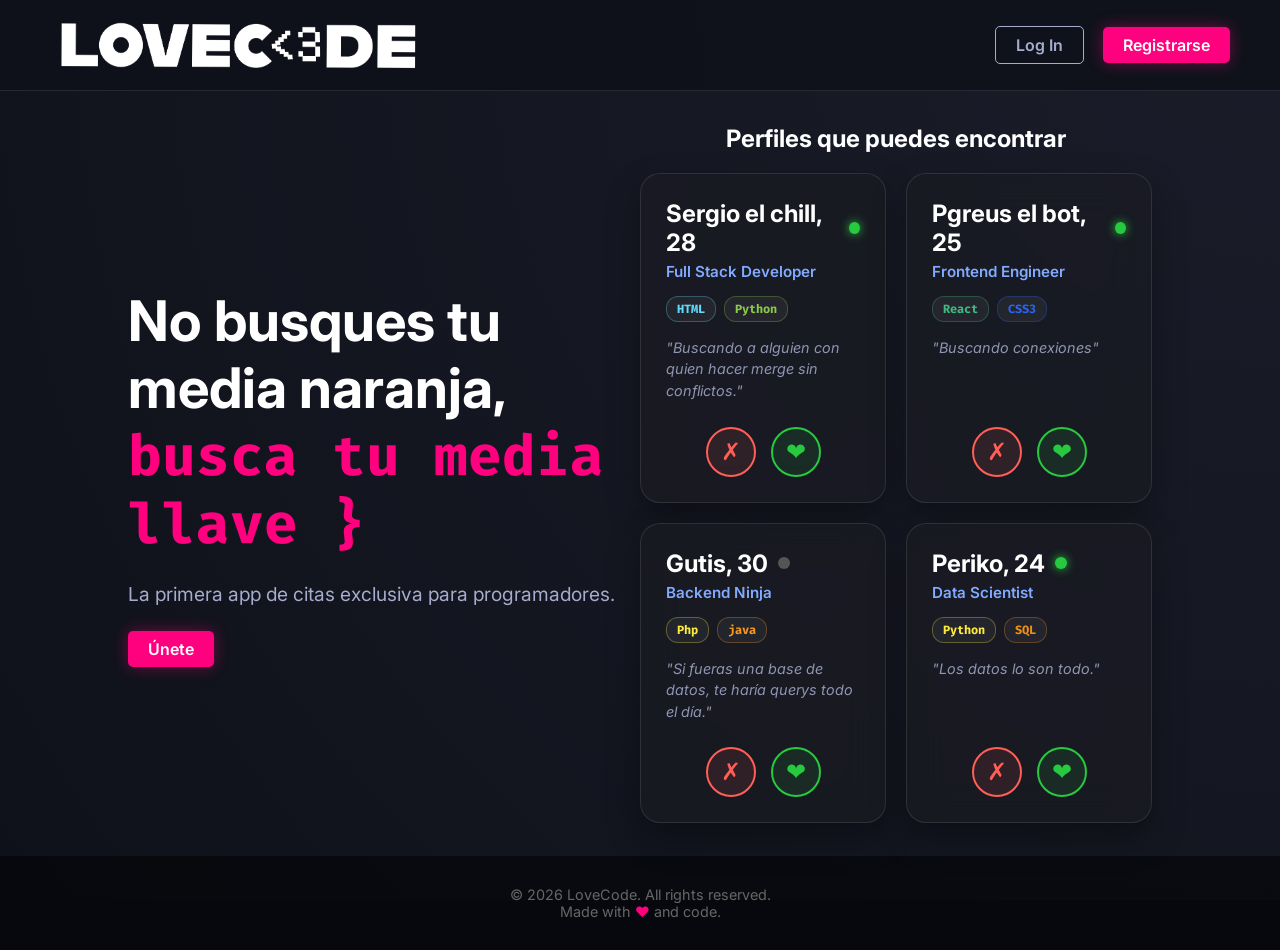
==== frontend/index.html @ de2a4c06 "Se actualiza index para ver perfiles" ====
<!DOCTYPE html>
<html lang="es">

<head>
    <meta charset="UTF-8">
    <meta name="viewport" content="width=device-width, initial-scale=1.0">
    <title>LoveCode | Encuentra a tu {</title>
    <link rel="stylesheet" href="index.css">
</head>

<body>
    <nav class="navbar">
        <div class="logo">
            <img src="logo_lovecode.png" alt="LoveCode Logo" class="logo-image">
        </div>
        <div class="nav-links">
            <a href="login.html" class="btn-outline">Log In</a>
            <a href="register.html" class="btn-solid">Registrarse</a>
        </div>
    </nav>

    <main class="hero">
        <div class="hero-content">
            <h1>No busques tu media naranja, <br><span class="highlight">busca tu media llave }</span></h1>
            <p>La primera app de citas exclusiva para programadores.</p>
            <div class="cta-buttons">
                <a href="register.html" class="btn-solid pulse">Únete</a>
            </div>
        </div>
        <div class="hero-image profiles-hero">
            <h2 class="profiles-hero-title">Perfiles que puedes encontrar</h2>
            <div class="profiles-grid">
                <div class="profile-card">
                    <div class="profile-info">
                        <h3>Sergio el chill, 28 <span class="status online"></span></h3>
                        <p class="role">Full Stack Developer</p>
                        <div class="tech-stack">
                            <span class="tech-tag react">HTML</span>
                            <span class="tech-tag node">Python</span>
                        </div>
                        <p class="bio">"Buscando a alguien con quien hacer merge sin conflictos."</p>
                    </div>
                    <div class="card-actions">
                        <button class="action-btn nope" aria-label="Rechazar">✗</button>
                        <button class="action-btn like" aria-label="Me gusta">❤</button>
                    </div>
                </div>

                <div class="profile-card">
                    <div class="profile-info">
                        <h3>Pgreus el bot, 25 <span class="status online"></span></h3>
                        <p class="role">Frontend Engineer</p>
                        <div class="tech-stack">
                            <span class="tech-tag vue">React</span>
                            <span class="tech-tag css">CSS3</span>
                        </div>
                        <p class="bio">"Buscando conexiones"</p>
                    </div>
                    <div class="card-actions">
                        <button class="action-btn nope" aria-label="Rechazar">✗</button>
                        <button class="action-btn like" aria-label="Me gusta">❤</button>
                    </div>
                </div>

                <div class="profile-card">
                    <div class="profile-info">
                        <h3>Gutis, 30 <span class="status offline"></span></h3>
                        <p class="role">Backend Ninja</p>
                        <div class="tech-stack">
                            <span class="tech-tag python">Php</span>
                            <span class="tech-tag java">java</span>
                        </div>
                        <p class="bio">"Si fueras una base de datos, te haría querys todo el día."</p>
                    </div>
                    <div class="card-actions">
                        <button class="action-btn nope" aria-label="Rechazar">✗</button>
                        <button class="action-btn like" aria-label="Me gusta">❤</button>
                    </div>
                </div>

                <div class="profile-card">
                    <div class="profile-info">
                        <h3>Periko, 24 <span class="status online"></span></h3>
                        <p class="role">Data Scientist</p>
                        <div class="tech-stack">
                            <span class="tech-tag python">Python</span>
                            <span class="tech-tag sql">SQL</span>
                        </div>
                        <p class="bio">"Los datos lo son todo."</p>
                    </div>
                    <div class="card-actions">
                        <button class="action-btn nope" aria-label="Rechazar">✗</button>
                        <button class="action-btn like" aria-label="Me gusta">❤</button>
                    </div>
                </div>
            </div>
        </div>
    </main>

    <footer class="footer">
        <p>&copy; 2026 LoveCode. All rights reserved. <br> Made with <span class="heart">❤</span> and code.</p>
    </footer>
</body>

</html>
---- frontend/index.css ----
@import url('https://fonts.googleapis.com/css2?family=Fira+Code:wght@400;700&family=Inter:wght@400;700&display=swap');

:root {
    --bg-color: #0f111a;
    --text-color: #a6accd;
    --primary: #ff007f;
    --primary-hover: #e60073;
    --secondary: #82aaff;
    --code-bg: #1a1c23;
}

* { margin: 0; padding: 0; box-sizing: border-box; }

body {
    background: radial-gradient(circle at top right, #1a1c29, var(--bg-color)),
                radial-gradient(circle at bottom left, #2a1122, var(--bg-color));
    background-color: var(--bg-color);
    background-attachment: fixed;
    color: var(--text-color);
    font-family: 'Inter', sans-serif;
    min-height: 100vh;
    display: flex;
    flex-direction: column;
}

/* Navbar y Logo */
.navbar {
    display: flex;
    justify-content: space-between;
    align-items: center;
    padding: 20px 50px;
    background: rgba(15, 17, 26, 0.9);
    border-bottom: 1px solid rgba(255, 255, 255, 0.1);
}

.navbar .logo {
    display: flex;
    align-items: center;
}

.logo-image {
    height: 50px; /* Ajusta este valor si lo quieres más grande o pequeño */
    width: auto;
    filter: invert(1); /* Pone el logo blanco para que resalte en el fondo oscuro */
}

a { text-decoration: none; font-weight: 600; }

.btn-outline {
    color: var(--text-color);
    border: 1px solid var(--text-color);
    padding: 8px 20px;
    border-radius: 5px;
    margin-right: 15px;
    transition: 0.3s;
}

.btn-outline:hover { background: rgba(255, 255, 255, 0.1); }

.btn-solid {
    background-color: var(--primary);
    color: white;
    padding: 8px 20px;
    border-radius: 5px;
    transition: 0.3s;
    box-shadow: 0 0 15px rgba(255, 0, 127, 0.4);
}

.btn-solid:hover { background-color: var(--primary-hover); transform: translateY(-2px); }

/* Hero Section */
.hero {
    display: flex;
    flex: 1;
    align-items: center;
    justify-content: space-between;
    padding: 0 10%;
    min-height: 85vh;
}

.hero-content { max-width: 50%; }

.hero-content h1 {
    font-size: 3.5rem;
    color: white;
    margin-bottom: 20px;
    line-height: 1.2;
}

.highlight { color: var(--primary); font-family: 'Fira Code', monospace; }

.hero-content p {
    font-size: 1.2rem;
    margin-bottom: 30px;
    line-height: 1.6;
}

/* Profiles Hero Section */
.profiles-hero {
    width: 50%;
    display: flex;
    flex-direction: column;
    align-items: flex-end;
}

.profiles-hero-title {
    color: white;
    font-size: 1.5rem;
    margin-bottom: 20px;
    width: 100%;
    max-width: 600px;
    text-align: center;
    font-weight: 700;
}

.profiles-grid {
    display: grid;
    grid-template-columns: repeat(2, 1fr);
    gap: 20px;
    width: 100%;
    max-width: 600px;
}

/* Card Design (Glassmorphism) */
.profile-card {
    background: rgba(26, 28, 35, 0.7);
    backdrop-filter: blur(20px);
    -webkit-backdrop-filter: blur(20px);
    border: 1px solid rgba(255, 255, 255, 0.1);
    border-radius: 20px;
    overflow: hidden;
    transition: all 0.4s cubic-bezier(0.175, 0.885, 0.32, 1.275);
    box-shadow: 0 15px 35px rgba(0,0,0,0.3);
    display: flex;
    flex-direction: column;
}

.profile-card:hover {
    transform: translateY(-10px) scale(1.02);
    box-shadow: 0 25px 50px rgba(255, 0, 127, 0.15);
    border-color: rgba(255, 0, 127, 0.3);
}
.profile-info {
    padding: 25px;
    flex-grow: 1;
}

.profile-info h3 {
    color: white;
    font-size: 1.5rem;
    margin-bottom: 5px;
    display: flex;
    align-items: center;
    gap: 10px;
}

.status {
    width: 12px;
    height: 12px;
    border-radius: 50%;
    display: inline-block;
}

.status.online { background: #27c93f; box-shadow: 0 0 10px #27c93f; }
.status.offline { background: #555; }

.role {
    color: var(--secondary);
    font-size: 0.95rem;
    margin-bottom: 15px;
    font-weight: 600;
}

.tech-stack {
    display: flex;
    gap: 8px;
    margin-bottom: 15px;
    flex-wrap: wrap;
}

.tech-tag {
    font-size: 0.75rem;
    padding: 4px 10px;
    border-radius: 12px;
    background: rgba(255,255,255,0.05);
    border: 1px solid rgba(255,255,255,0.1);
    font-family: 'Fira Code', monospace;
    font-weight: 700;
}

.tech-tag.react { color: #61dafb; border-color: rgba(97,218,251,0.3); }
.tech-tag.node { color: #8cc84b; border-color: rgba(140,200,75,0.3); }
.tech-tag.vue { color: #42b883; border-color: rgba(66,184,131,0.3); }
.tech-tag.css { color: #2965f1; border-color: rgba(41,101,241,0.3); }
.tech-tag.python { color: #ffeb3b; border-color: rgba(255,235,59,0.3); }
.tech-tag.java { color: #f89820; border-color: rgba(248,152,32,0.3); }
.tech-tag.sql { color: #f29111; border-color: rgba(242,145,17,0.3); }

.bio {
    font-size: 0.9rem;
    line-height: 1.5;
    color: #8f95b2;
    font-style: italic;
}

/* Card Actions */
.card-actions {
    display: flex;
    padding: 0 25px 25px;
    gap: 15px;
    justify-content: center;
}

.action-btn {
    width: 50px;
    height: 50px;
    border-radius: 50%;
    border: none;
    font-size: 1.5rem;
    cursor: pointer;
    transition: 0.3s;
    display: flex;
    align-items: center;
    justify-content: center;
}

.action-btn.nope {
    background: rgba(255, 95, 86, 0.1);
    color: #ff5f56;
    border: 2px solid #ff5f56;
}

.action-btn.nope:hover {
    background: #ff5f56;
    color: white;
    box-shadow: 0 0 20px rgba(255, 95, 86, 0.4);
    transform: scale(1.1);
}

.action-btn.like {
    background: rgba(39, 201, 63, 0.1);
    color: #27c93f;
    border: 2px solid #27c93f;
}

.action-btn.like:hover {
    background: #27c93f;
    color: white;
    box-shadow: 0 0 20px rgba(39, 201, 63, 0.4);
    transform: scale(1.1);
}

/* Footer */
.footer {
    text-align: center;
    padding: 30px;
    background: rgba(0, 0, 0, 0.5);
    color: #666;
    font-size: 0.9rem;
    margin-top: auto;
}

.heart {
    color: var(--primary);
    display: inline-block;
    animation: pulseHeart 1.5s infinite;
}

@keyframes pulseHeart {
    0% { transform: scale(1); }
    50% { transform: scale(1.2); }
    100% { transform: scale(1); }
}
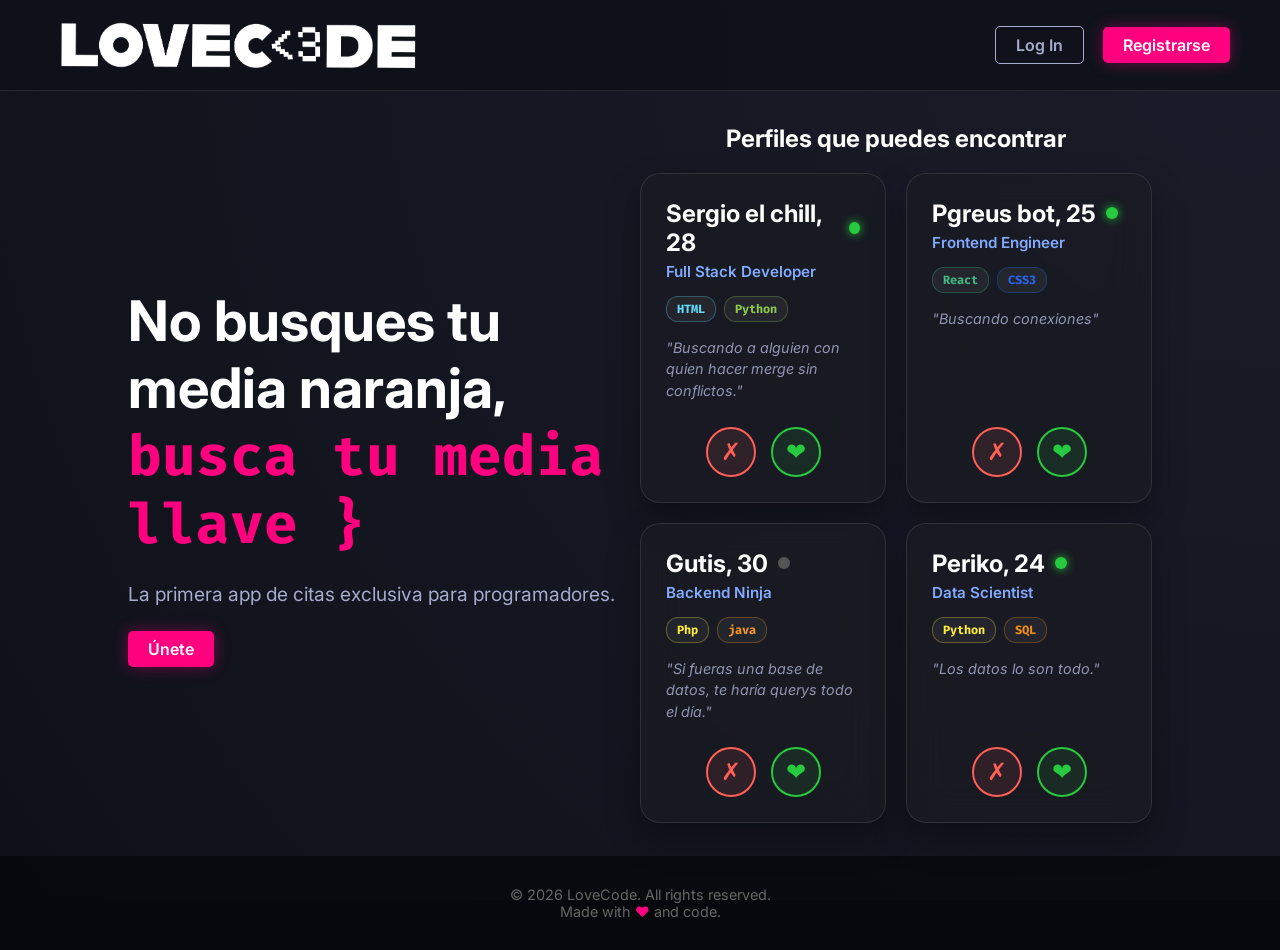
==== commit 1a185ce4: "Actualizacion campos para que funcione" ====
--- a/frontend/index.html
+++ b/frontend/index.html
@@ -48,7 +48,7 @@
 
                 <div class="profile-card">
                     <div class="profile-info">
-                        <h3>Pgreus el bot, 25 <span class="status online"></span></h3>
+                        <h3>Pgreus bot, 25 <span class="status online"></span></h3>
                         <p class="role">Frontend Engineer</p>
                         <div class="tech-stack">
                             <span class="tech-tag vue">React</span>
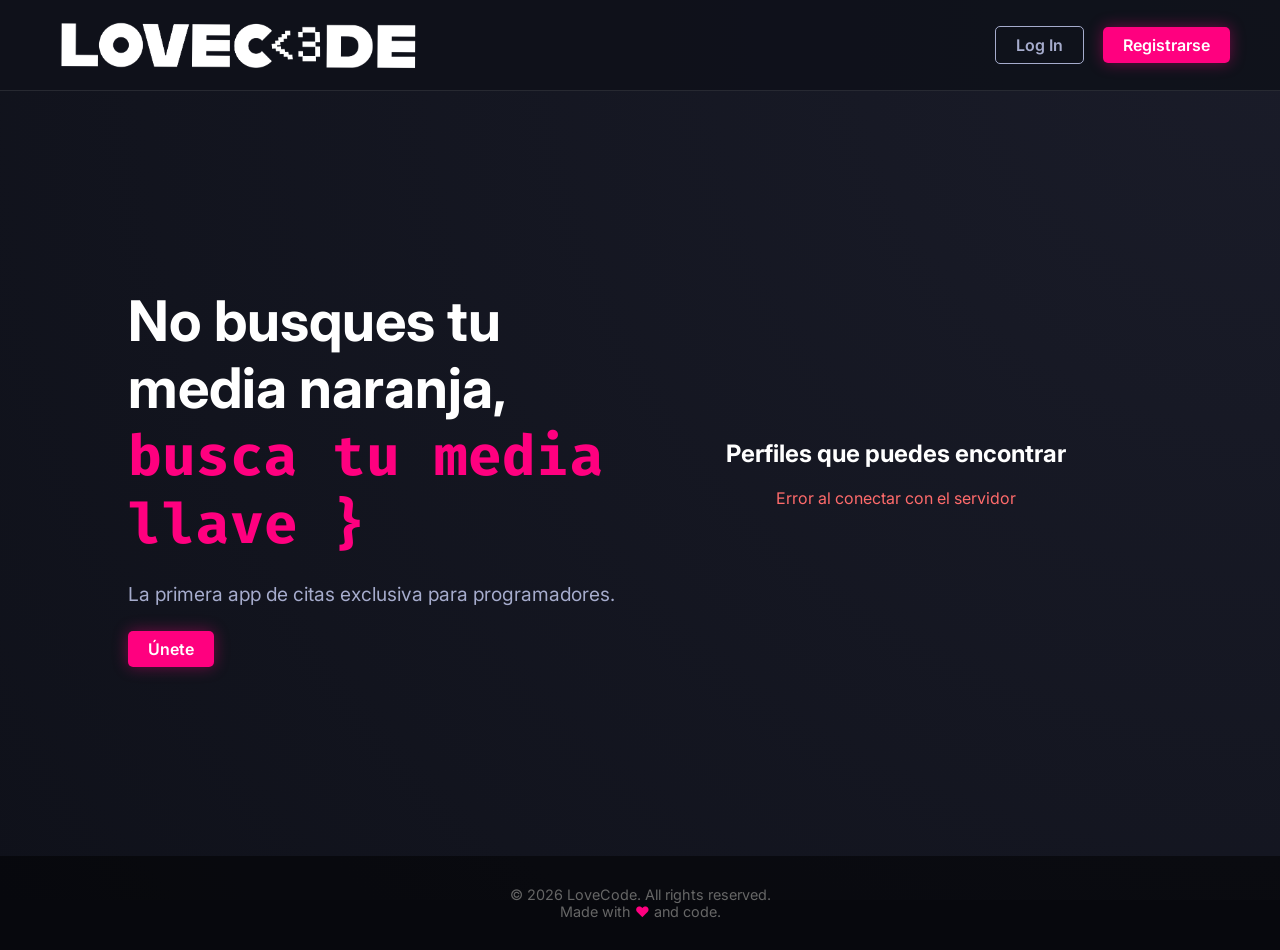
==== commit 761322ff: "Se muestran 6 perfiles reales de la bbdd y se crea dashboard para que se vean todos una vez logueado" ====
--- a/frontend/index.html
+++ b/frontend/index.html
@@ -29,72 +29,58 @@
         </div>
         <div class="hero-image profiles-hero">
             <h2 class="profiles-hero-title">Perfiles que puedes encontrar</h2>
-            <div class="profiles-grid">
-                <div class="profile-card">
-                    <div class="profile-info">
-                        <h3>Sergio el chill, 28 <span class="status online"></span></h3>
-                        <p class="role">Full Stack Developer</p>
-                        <div class="tech-stack">
-                            <span class="tech-tag react">HTML</span>
-                            <span class="tech-tag node">Python</span>
-                        </div>
-                        <p class="bio">"Buscando a alguien con quien hacer merge sin conflictos."</p>
-                    </div>
-                    <div class="card-actions">
-                        <button class="action-btn nope" aria-label="Rechazar">✗</button>
-                        <button class="action-btn like" aria-label="Me gusta">❤</button>
-                    </div>
-                </div>
-
-                <div class="profile-card">
-                    <div class="profile-info">
-                        <h3>Pgreus bot, 25 <span class="status online"></span></h3>
-                        <p class="role">Frontend Engineer</p>
-                        <div class="tech-stack">
-                            <span class="tech-tag vue">React</span>
-                            <span class="tech-tag css">CSS3</span>
-                        </div>
-                        <p class="bio">"Buscando conexiones"</p>
-                    </div>
-                    <div class="card-actions">
-                        <button class="action-btn nope" aria-label="Rechazar">✗</button>
-                        <button class="action-btn like" aria-label="Me gusta">❤</button>
-                    </div>
-                </div>
-
-                <div class="profile-card">
-                    <div class="profile-info">
-                        <h3>Gutis, 30 <span class="status offline"></span></h3>
-                        <p class="role">Backend Ninja</p>
-                        <div class="tech-stack">
-                            <span class="tech-tag python">Php</span>
-                            <span class="tech-tag java">java</span>
-                        </div>
-                        <p class="bio">"Si fueras una base de datos, te haría querys todo el día."</p>
-                    </div>
-                    <div class="card-actions">
-                        <button class="action-btn nope" aria-label="Rechazar">✗</button>
-                        <button class="action-btn like" aria-label="Me gusta">❤</button>
-                    </div>
-                </div>
-
-                <div class="profile-card">
-                    <div class="profile-info">
-                        <h3>Periko, 24 <span class="status online"></span></h3>
-                        <p class="role">Data Scientist</p>
-                        <div class="tech-stack">
-                            <span class="tech-tag python">Python</span>
-                            <span class="tech-tag sql">SQL</span>
-                        </div>
-                        <p class="bio">"Los datos lo son todo."</p>
-                    </div>
-                    <div class="card-actions">
-                        <button class="action-btn nope" aria-label="Rechazar">✗</button>
-                        <button class="action-btn like" aria-label="Me gusta">❤</button>
-                    </div>
-                </div>
+            <div class="profiles-grid" id="profiles-grid">
+                <!-- Los perfiles se cargan dinámicamente desde la BD -->
+                <p style="color: #aaa; text-align: center; grid-column: 1/-1;">Cargando perfiles...</p>
             </div>
         </div>
+
+    <script>
+        const API_URL = "http://localhost:8080/api/usuarios";
+
+        async function cargarPerfiles() {
+            const grid = document.getElementById('profiles-grid');
+
+            try {
+                const res = await fetch(API_URL);
+                const usuarios = await res.json();
+
+                if (usuarios.length === 0) {
+                    grid.innerHTML = '<p style="color: #aaa; text-align: center; grid-column: 1/-1;">No hay perfiles registrados aún. ¡Sé el primero!</p>';
+                    return;
+                }
+
+                grid.innerHTML = '';
+
+                // Mostrar solo los primeros 6 usuarios en la página pública
+                const usuariosPreview = usuarios.slice(0, 6);
+
+                usuariosPreview.forEach(u => {
+                    const card = document.createElement('div');
+                    card.className = 'profile-card';
+                    card.innerHTML = `
+                        <div class="profile-info">
+                            <h3>${u.nombre} <span class="status online"></span></h3>
+                            <p class="role">📍 ${u.ciudad || 'Sin ciudad'}</p>
+                            <p class="bio">"${u.descripcion || 'Sin descripción'}"</p>
+                        </div>
+                        <div class="card-actions">
+                            <button class="action-btn nope" aria-label="Rechazar">✗</button>
+                            <button class="action-btn like" aria-label="Me gusta">❤</button>
+                        </div>
+                    `;
+                    grid.appendChild(card);
+                });
+
+            } catch (error) {
+                console.error("Error cargando perfiles:", error);
+                grid.innerHTML = '<p style="color: #ff6b6b; text-align: center; grid-column: 1/-1;">Error al conectar con el servidor</p>';
+            }
+        }
+
+        // Cargar perfiles al abrir la página
+        cargarPerfiles();
+    </script>
     </main>
 
     <footer class="footer">
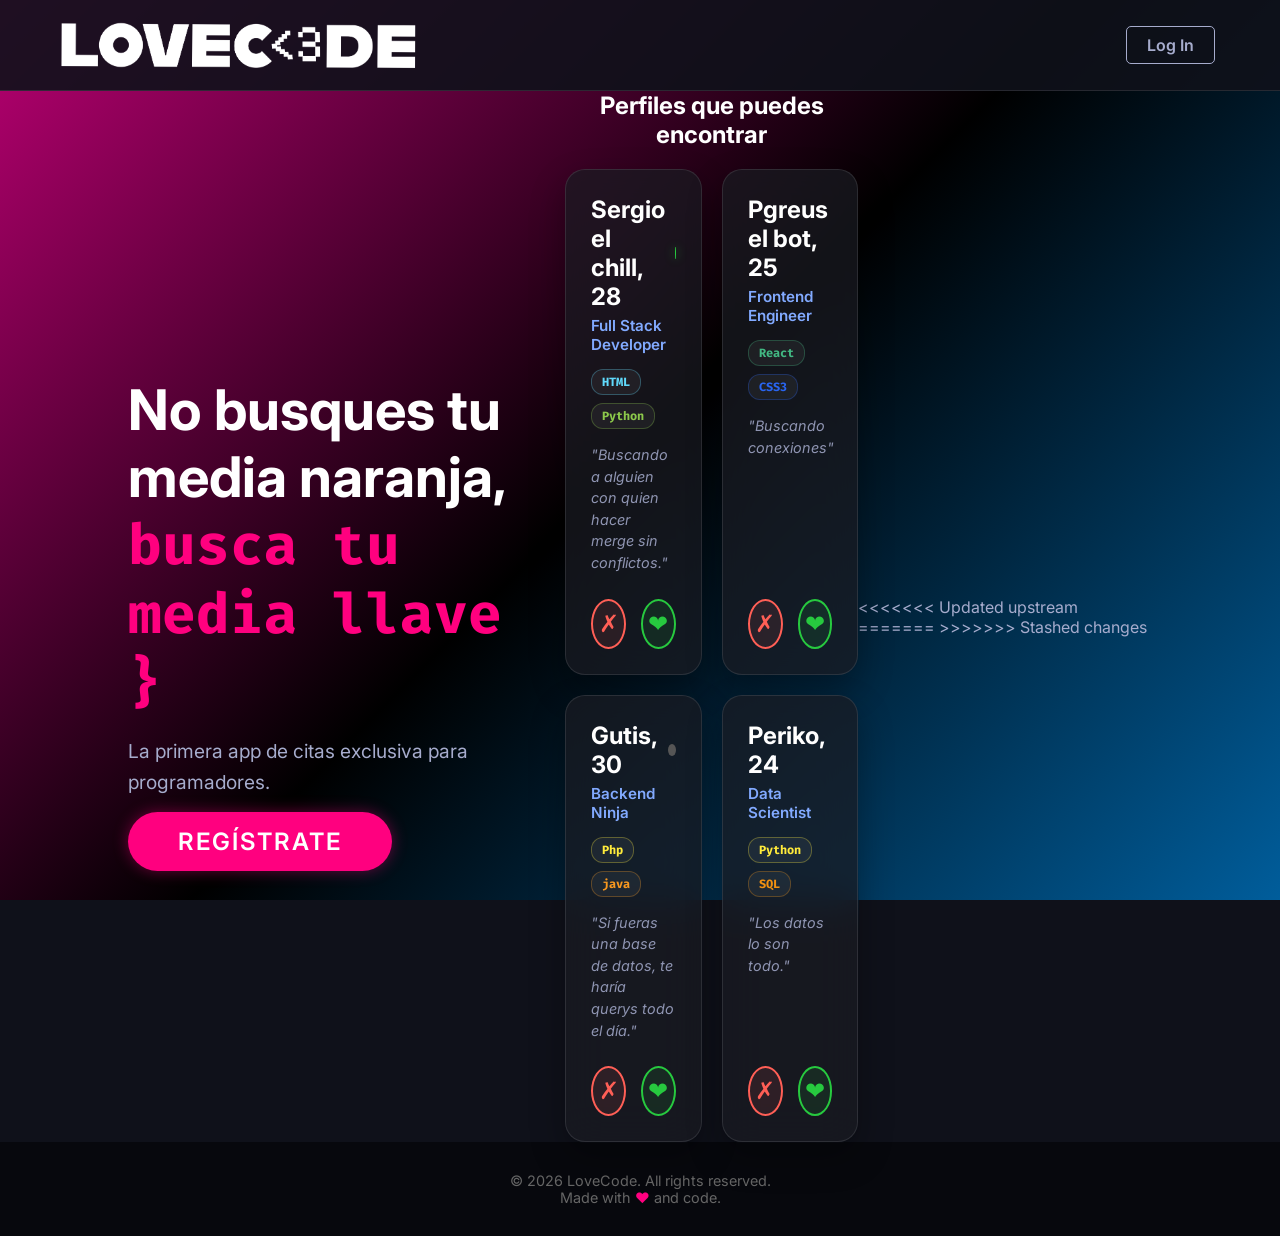
==== commit aaba56f4: "ajustes front" ====
--- a/frontend/index.html
+++ b/frontend/index.html
@@ -15,7 +15,6 @@
         </div>
         <div class="nav-links">
             <a href="login.html" class="btn-outline">Log In</a>
-            <a href="register.html" class="btn-solid">Registrarse</a>
         </div>
     </nav>
 
@@ -24,19 +23,92 @@
             <h1>No busques tu media naranja, <br><span class="highlight">busca tu media llave }</span></h1>
             <p>La primera app de citas exclusiva para programadores.</p>
             <div class="cta-buttons">
-                <a href="register.html" class="btn-solid pulse">Únete</a>
+                <a href="register.html" class="btn-solid btn-large pulse">REGÍSTRATE</a>
             </div>
         </div>
         <div class="hero-image profiles-hero">
             <h2 class="profiles-hero-title">Perfiles que puedes encontrar</h2>
-            <div class="profiles-grid" id="profiles-grid">
-                <!-- Los perfiles se cargan dinámicamente desde la BD -->
-                <p style="color: #aaa; text-align: center; grid-column: 1/-1;">Cargando perfiles...</p>
+            <div class="profiles-grid">
+                <div class="profile-card">
+                    <div class="profile-info">
+                        <h3>Sergio el chill, 28 <span class="status online"></span></h3>
+                        <p class="role">Full Stack Developer</p>
+                        <div class="tech-stack">
+                            <span class="tech-tag react">HTML</span>
+                            <span class="tech-tag node">Python</span>
+                        </div>
+                        <p class="bio">"Buscando a alguien con quien hacer merge sin conflictos."</p>
+                    </div>
+                    <div class="card-actions">
+                        <button class="action-btn nope" aria-label="Rechazar">✗</button>
+                        <button class="action-btn like" aria-label="Me gusta">❤</button>
+                    </div>
+                </div>
+
+                <div class="profile-card">
+                    <div class="profile-info">
+                        <h3>Pgreus el bot, 25 <span class="status online"></span></h3>
+                        <p class="role">Frontend Engineer</p>
+                        <div class="tech-stack">
+                            <span class="tech-tag vue">React</span>
+                            <span class="tech-tag css">CSS3</span>
+                        </div>
+                        <p class="bio">"Buscando conexiones"</p>
+                    </div>
+                    <div class="card-actions">
+                        <button class="action-btn nope" aria-label="Rechazar">✗</button>
+                        <button class="action-btn like" aria-label="Me gusta">❤</button>
+                    </div>
+                </div>
+
+                <div class="profile-card">
+                    <div class="profile-info">
+                        <h3>Gutis, 30 <span class="status offline"></span></h3>
+                        <p class="role">Backend Ninja</p>
+                        <div class="tech-stack">
+                            <span class="tech-tag python">Php</span>
+                            <span class="tech-tag java">java</span>
+                        </div>
+                        <p class="bio">"Si fueras una base de datos, te haría querys todo el día."</p>
+                    </div>
+                    <div class="card-actions">
+                        <button class="action-btn nope" aria-label="Rechazar">✗</button>
+                        <button class="action-btn like" aria-label="Me gusta">❤</button>
+                    </div>
+                </div>
+
+                <div class="profile-card">
+                    <div class="profile-info">
+                        <h3>Periko, 24 <span class="status online"></span></h3>
+                        <p class="role">Data Scientist</p>
+                        <div class="tech-stack">
+                            <span class="tech-tag python">Python</span>
+                            <span class="tech-tag sql">SQL</span>
+                        </div>
+                        <p class="bio">"Los datos lo son todo."</p>
+                    </div>
+                    <div class="card-actions">
+                        <button class="action-btn nope" aria-label="Rechazar">✗</button>
+                        <button class="action-btn like" aria-label="Me gusta">❤</button>
+                    </div>
+                </div>
             </div>
         </div>
+<<<<<<< Updated upstream
+=======
 
     <script>
         const API_URL = "http://localhost:8080/api/usuarios";
+
+        const techColors = {
+            'Java':       'java',
+            'HTML':       'html',
+            'CSS':        'css',
+            'JavaScript': 'javascript',
+            'SQL':        'sql',
+            'Python':     'python',
+            'XML':        'xml'
+        };
 
         async function cargarPerfiles() {
             const grid = document.getElementById('profiles-grid');
@@ -58,10 +130,23 @@
                 usuariosPreview.forEach(u => {
                     const card = document.createElement('div');
                     card.className = 'profile-card';
+
+                    // Generar tags de tecnologías
+                    let techHTML = '';
+                    if (u.tecnologias && u.tecnologias.length > 0) {
+                        techHTML = '<div class="tech-stack">';
+                        u.tecnologias.forEach(t => {
+                            const cls = techColors[t.nombre] || '';
+                            techHTML += `<span class="tech-tag ${cls}">${t.nombre}</span>`;
+                        });
+                        techHTML += '</div>';
+                    }
+
                     card.innerHTML = `
                         <div class="profile-info">
                             <h3>${u.nombre} <span class="status online"></span></h3>
                             <p class="role">📍 ${u.ciudad || 'Sin ciudad'}</p>
+                            ${techHTML}
                             <p class="bio">"${u.descripcion || 'Sin descripción'}"</p>
                         </div>
                         <div class="card-actions">
@@ -81,6 +166,7 @@
         // Cargar perfiles al abrir la página
         cargarPerfiles();
     </script>
+>>>>>>> Stashed changes
     </main>
 
     <footer class="footer">
--- a/frontend/index.css
+++ b/frontend/index.css
@@ -9,11 +9,14 @@
     --code-bg: #1a1c23;
 }
 
-* { margin: 0; padding: 0; box-sizing: border-box; }
+* {
+    margin: 0;
+    padding: 0;
+    box-sizing: border-box;
+}
 
 body {
-    background: radial-gradient(circle at top right, #1a1c29, var(--bg-color)),
-                radial-gradient(circle at bottom left, #2a1122, var(--bg-color));
+    background: linear-gradient(135deg, #b90072 0%, #000000 50%, #005d9b 100%);
     background-color: var(--bg-color);
     background-attachment: fixed;
     color: var(--text-color);
@@ -39,12 +42,17 @@
 }
 
 .logo-image {
-    height: 50px; /* Ajusta este valor si lo quieres más grande o pequeño */
+    height: 50px;
+    /* Ajusta este valor si lo quieres más grande o pequeño */
     width: auto;
-    filter: invert(1); /* Pone el logo blanco para que resalte en el fondo oscuro */
-}
-
-a { text-decoration: none; font-weight: 600; }
+    filter: invert(1);
+    /* Pone el logo blanco para que resalte en el fondo oscuro */
+}
+
+a {
+    text-decoration: none;
+    font-weight: 600;
+}
 
 .btn-outline {
     color: var(--text-color);
@@ -55,7 +63,9 @@
     transition: 0.3s;
 }
 
-.btn-outline:hover { background: rgba(255, 255, 255, 0.1); }
+.btn-outline:hover {
+    background: rgba(255, 255, 255, 0.1);
+}
 
 .btn-solid {
     background-color: var(--primary);
@@ -66,7 +76,25 @@
     box-shadow: 0 0 15px rgba(255, 0, 127, 0.4);
 }
 
-.btn-solid:hover { background-color: var(--primary-hover); transform: translateY(-2px); }
+.btn-solid:hover {
+    background-color: var(--primary-hover);
+    transform: translateY(-2px);
+}
+
+.btn-large {
+    padding: 15px 50px;
+    font-size: 1.5rem;
+    border-radius: 50px;
+    background-color: var(--primary);
+    text-transform: uppercase;
+    letter-spacing: 2px;
+    color: white;
+}
+
+.btn-large:hover {
+    transform: translateY(-5px) scale(1.05);
+    background-color: var(--primary-hover);
+}
 
 /* Hero Section */
 .hero {
@@ -78,7 +106,9 @@
     min-height: 85vh;
 }
 
-.hero-content { max-width: 50%; }
+.hero-content {
+    max-width: 50%;
+}
 
 .hero-content h1 {
     font-size: 3.5rem;
@@ -87,7 +117,10 @@
     line-height: 1.2;
 }
 
-.highlight { color: var(--primary); font-family: 'Fira Code', monospace; }
+.highlight {
+    color: var(--primary);
+    font-family: 'Fira Code', monospace;
+}
 
 .hero-content p {
     font-size: 1.2rem;
@@ -130,7 +163,7 @@
     border-radius: 20px;
     overflow: hidden;
     transition: all 0.4s cubic-bezier(0.175, 0.885, 0.32, 1.275);
-    box-shadow: 0 15px 35px rgba(0,0,0,0.3);
+    box-shadow: 0 15px 35px rgba(0, 0, 0, 0.3);
     display: flex;
     flex-direction: column;
 }
@@ -140,6 +173,7 @@
     box-shadow: 0 25px 50px rgba(255, 0, 127, 0.15);
     border-color: rgba(255, 0, 127, 0.3);
 }
+
 .profile-info {
     padding: 25px;
     flex-grow: 1;
@@ -161,8 +195,14 @@
     display: inline-block;
 }
 
-.status.online { background: #27c93f; box-shadow: 0 0 10px #27c93f; }
-.status.offline { background: #555; }
+.status.online {
+    background: #27c93f;
+    box-shadow: 0 0 10px #27c93f;
+}
+
+.status.offline {
+    background: #555;
+}
 
 .role {
     color: var(--secondary);
@@ -182,19 +222,46 @@
     font-size: 0.75rem;
     padding: 4px 10px;
     border-radius: 12px;
-    background: rgba(255,255,255,0.05);
-    border: 1px solid rgba(255,255,255,0.1);
+    background: rgba(255, 255, 255, 0.05);
+    border: 1px solid rgba(255, 255, 255, 0.1);
     font-family: 'Fira Code', monospace;
     font-weight: 700;
 }
 
-.tech-tag.react { color: #61dafb; border-color: rgba(97,218,251,0.3); }
-.tech-tag.node { color: #8cc84b; border-color: rgba(140,200,75,0.3); }
-.tech-tag.vue { color: #42b883; border-color: rgba(66,184,131,0.3); }
-.tech-tag.css { color: #2965f1; border-color: rgba(41,101,241,0.3); }
-.tech-tag.python { color: #ffeb3b; border-color: rgba(255,235,59,0.3); }
-.tech-tag.java { color: #f89820; border-color: rgba(248,152,32,0.3); }
-.tech-tag.sql { color: #f29111; border-color: rgba(242,145,17,0.3); }
+.tech-tag.react {
+    color: #61dafb;
+    border-color: rgba(97, 218, 251, 0.3);
+}
+
+.tech-tag.node {
+    color: #8cc84b;
+    border-color: rgba(140, 200, 75, 0.3);
+}
+
+.tech-tag.vue {
+    color: #42b883;
+    border-color: rgba(66, 184, 131, 0.3);
+}
+
+.tech-tag.css {
+    color: #2965f1;
+    border-color: rgba(41, 101, 241, 0.3);
+}
+
+.tech-tag.python {
+    color: #ffeb3b;
+    border-color: rgba(255, 235, 59, 0.3);
+}
+
+.tech-tag.java {
+    color: #f89820;
+    border-color: rgba(248, 152, 32, 0.3);
+}
+
+.tech-tag.sql {
+    color: #f29111;
+    border-color: rgba(242, 145, 17, 0.3);
+}
 
 .bio {
     font-size: 0.9rem;
@@ -267,7 +334,15 @@
 }
 
 @keyframes pulseHeart {
-    0% { transform: scale(1); }
-    50% { transform: scale(1.2); }
-    100% { transform: scale(1); }
-}
+    0% {
+        transform: scale(1);
+    }
+
+    50% {
+        transform: scale(1.2);
+    }
+
+    100% {
+        transform: scale(1);
+    }
+}
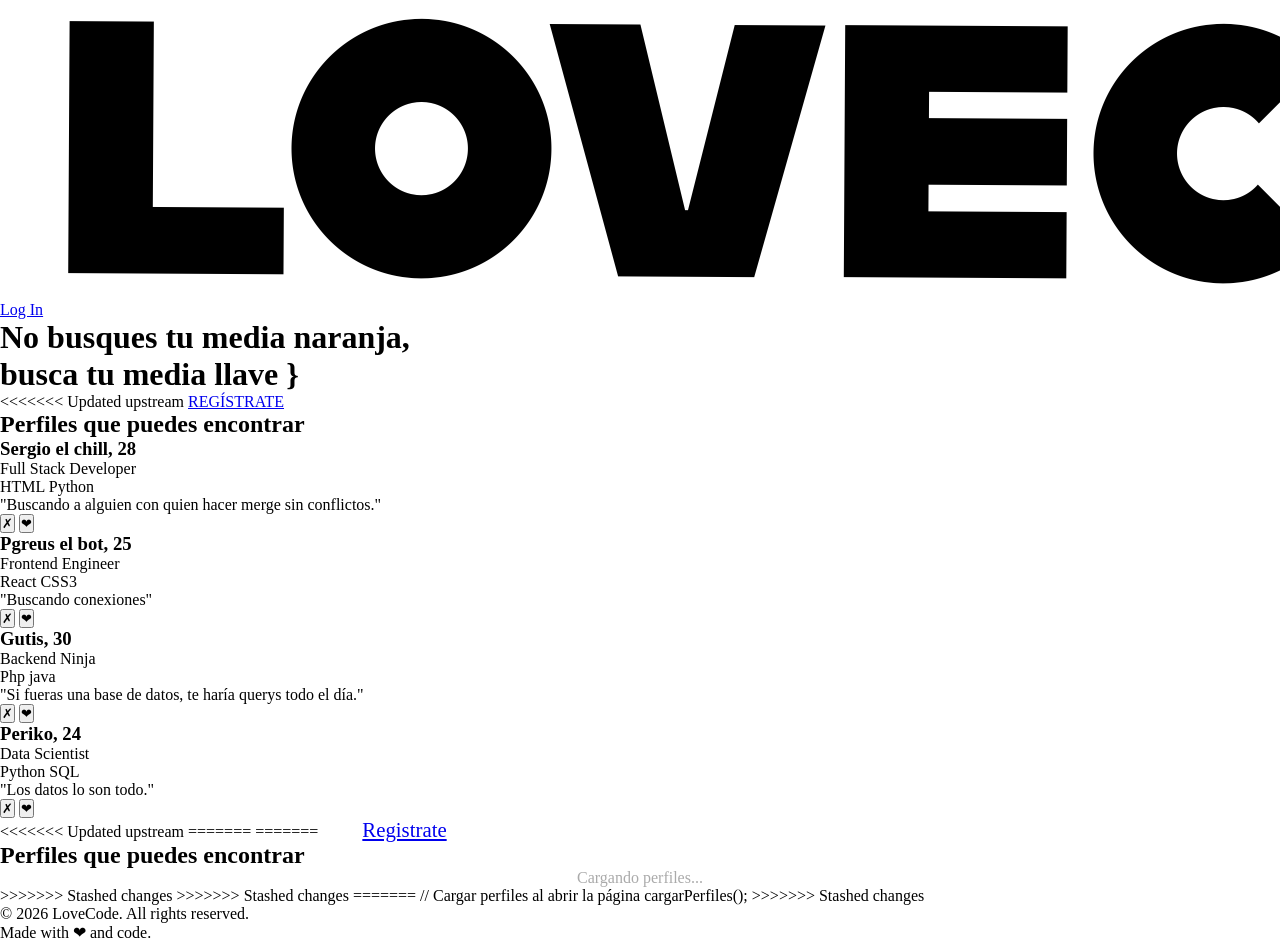
==== commit 3c82368e: "actualizacion front" ====
--- a/frontend/index.html
+++ b/frontend/index.html
@@ -21,8 +21,8 @@
     <main class="hero">
         <div class="hero-content">
             <h1>No busques tu media naranja, <br><span class="highlight">busca tu media llave }</span></h1>
-            <p>La primera app de citas exclusiva para programadores.</p>
             <div class="cta-buttons">
+<<<<<<< Updated upstream
                 <a href="register.html" class="btn-solid btn-large pulse">REGÍSTRATE</a>
             </div>
         </div>
@@ -96,10 +96,26 @@
         </div>
 <<<<<<< Updated upstream
 =======
-
-    <script>
-        const API_URL = "http://localhost:8080/api/usuarios";
-
+=======
+                <a href="register.html" class="btn-solid pulse"
+                    style="padding: 15px 40px; font-size: 1.3rem;">Registrate</a>
+            </div>
+        </div>
+    </main>
+
+    <section class="profiles-section">
+        <h2 class="section-title">Perfiles que puedes encontrar</h2>
+        <div class="profiles-grid" id="profiles-grid">
+            <!-- Los perfiles se cargan dinámicamente desde la BD -->
+            <p style="color: #aaa; text-align: center; grid-column: 1/-1;">Cargando perfiles...</p>
+        </div>
+    </section>
+>>>>>>> Stashed changes
+
+        <script>
+            const API_URL = "http://localhost:8080/api/usuarios";
+
+<<<<<<< Updated upstream
         const techColors = {
             'Java':       'java',
             'HTML':       'html',
@@ -112,21 +128,26 @@
 
         async function cargarPerfiles() {
             const grid = document.getElementById('profiles-grid');
-
-            try {
-                const res = await fetch(API_URL);
-                const usuarios = await res.json();
-
-                if (usuarios.length === 0) {
-                    grid.innerHTML = '<p style="color: #aaa; text-align: center; grid-column: 1/-1;">No hay perfiles registrados aún. ¡Sé el primero!</p>';
-                    return;
-                }
-
-                grid.innerHTML = '';
-
-                // Mostrar solo los primeros 6 usuarios en la página pública
-                const usuariosPreview = usuarios.slice(0, 6);
-
+=======
+            async function cargarPerfiles() {
+                const grid = document.getElementById('profiles-grid');
+>>>>>>> Stashed changes
+
+                try {
+                    const res = await fetch(API_URL);
+                    const usuarios = await res.json();
+
+                    if (usuarios.length === 0) {
+                        grid.innerHTML = '<p style="color: #aaa; text-align: center; grid-column: 1/-1;">No hay perfiles registrados aún. ¡Sé el primero!</p>';
+                        return;
+                    }
+
+                    grid.innerHTML = '';
+
+                    // Mostrar solo los primeros 6 usuarios en la página pública
+                    const usuariosPreview = usuarios.slice(0, 6);
+
+<<<<<<< Updated upstream
                 usuariosPreview.forEach(u => {
                     const card = document.createElement('div');
                     card.className = 'profile-card';
@@ -143,6 +164,12 @@
                     }
 
                     card.innerHTML = `
+=======
+                    usuariosPreview.forEach(u => {
+                        const card = document.createElement('div');
+                        card.className = 'profile-card';
+                        card.innerHTML = `
+>>>>>>> Stashed changes
                         <div class="profile-info">
                             <h3>${u.nombre} <span class="status online"></span></h3>
                             <p class="role">📍 ${u.ciudad || 'Sin ciudad'}</p>
@@ -154,18 +181,24 @@
                             <button class="action-btn like" aria-label="Me gusta">❤</button>
                         </div>
                     `;
-                    grid.appendChild(card);
-                });
-
-            } catch (error) {
-                console.error("Error cargando perfiles:", error);
-                grid.innerHTML = '<p style="color: #ff6b6b; text-align: center; grid-column: 1/-1;">Error al conectar con el servidor</p>';
+                        grid.appendChild(card);
+                    });
+
+                } catch (error) {
+                    console.error("Error cargando perfiles:", error);
+                    grid.innerHTML = '<p style="color: #ff6b6b; text-align: center; grid-column: 1/-1;">Error al conectar con el servidor</p>';
+                }
             }
-        }
-
+
+<<<<<<< Updated upstream
         // Cargar perfiles al abrir la página
         cargarPerfiles();
     </script>
+>>>>>>> Stashed changes
+=======
+            // Cargar perfiles al abrir la página
+            cargarPerfiles();
+        </script>
 >>>>>>> Stashed changes
     </main>
 
--- a/frontend/index.css
+++ b/frontend/index.css
@@ -2,7 +2,8 @@
 
 :root {
     --bg-color: #0f111a;
-    --text-color: #a6accd;
+    --card-bg: #1a1c23;
+    --text-color: #82aaff;
     --primary: #ff007f;
     --primary-hover: #e60073;
     --secondary: #82aaff;
@@ -14,9 +15,44 @@
     padding: 0;
     box-sizing: border-box;
 }
+<<<<<<< Updated upstream
 
 body {
     background: linear-gradient(135deg, #b90072 0%, #000000 50%, #005d9b 100%);
+=======
+
+.bg-glow-1 {
+    position: fixed;
+    top: -10%;
+    left: -10%;
+    width: 40%;
+    height: 40%;
+    background: radial-gradient(circle, rgba(255, 0, 127, 0.15), transparent 70%);
+    z-index: -2;
+    animation: pulse 10s infinite alternate;
+}
+
+.bg-glow-2 {
+    position: fixed;
+    bottom: -10%;
+    right: -10%;
+    width: 40%;
+    height: 40%;
+    background: radial-gradient(circle, rgba(0, 55, 255, 0.15), transparent 70%);
+    z-index: -2;
+    animation: pulse 12s infinite alternate-reverse;
+}
+
+@keyframes pulse {
+    from { transform: scale(0.8); opacity: 0.5; }
+    to { transform: scale(1.2); opacity: 0.8; }
+}
+
+body {
+    background: linear-gradient(135deg, #f5008f 0%, #000 50%, #0037ff 100%),
+                radial-gradient(circle at top right, rgba(255, 0, 128, 0.15), transparent 40%),
+                radial-gradient(circle at bottom left, rgba(0, 81, 255, 0.15), transparent 40%);
+>>>>>>> Stashed changes
     background-color: var(--bg-color);
     background-attachment: fixed;
     color: var(--text-color);
@@ -31,9 +67,14 @@
     display: flex;
     justify-content: space-between;
     align-items: center;
-    padding: 20px 50px;
-    background: rgba(15, 17, 26, 0.9);
-    border-bottom: 1px solid rgba(255, 255, 255, 0.1);
+    padding: 20px 8%;
+    background: linear-gradient(rgba(10, 11, 16, 0.9), rgba(10, 11, 16, 0.9)) padding-box,
+                linear-gradient(to right, #0037ff, #000, #f5008f) border-box;
+    border-bottom: 3px solid transparent;
+}
+
+.nav-links {
+    margin-left: auto;
 }
 
 .navbar .logo {
@@ -80,6 +121,7 @@
     background-color: var(--primary-hover);
     transform: translateY(-2px);
 }
+<<<<<<< Updated upstream
 
 .btn-large {
     padding: 15px 50px;
@@ -95,28 +137,68 @@
     transform: translateY(-5px) scale(1.05);
     background-color: var(--primary-hover);
 }
+=======
+>>>>>>> Stashed changes
 
 /* Hero Section */
 .hero {
     display: flex;
-    flex: 1;
+    flex-direction: column;
     align-items: center;
-    justify-content: space-between;
-    padding: 0 10%;
-    min-height: 85vh;
+    justify-content: center;
+    padding: 0 20px;
+    min-height: 50vh; /* Reducción drástica del espacio */
+    text-align: center;
 }
 
 .hero-content {
+<<<<<<< Updated upstream
     max-width: 50%;
+=======
+    width: 100%;
+    max-width: 700px; /* Un poco más ancho que el login para el eslogan */
+    background: linear-gradient(var(--card-bg), var(--card-bg)) padding-box,
+                linear-gradient(135deg, #0037ff 0%, #000 50%, #f5008f 100%) border-box;
+    padding: 60px 40px;
+    border-radius: 24px;
+    border: 3px solid transparent;
+    box-shadow: 0 20px 50px rgba(0, 0, 0, 0.5);
+    backdrop-filter: blur(10px);
+>>>>>>> Stashed changes
 }
 
 .hero-content h1 {
-    font-size: 3.5rem;
-    color: white;
-    margin-bottom: 20px;
-    line-height: 1.2;
-}
-
+    font-size: 2.2rem;
+    color: white;
+    margin-bottom: 30px;
+    line-height: 1.3;
+}
+
+<<<<<<< Updated upstream
+=======
+/* Profiles Section Below Hero */
+.profiles-section {
+    padding: 0 8% 60px;
+    background: rgba(0, 0, 0, 0.4);
+    text-align: center; /* Centra el título que ahora es inline-block */
+    flex-grow: 1; /* Asegura que la sección crezca hasta el final si hay poco contenido */
+}
+
+.section-title {
+    display: inline-block;
+    color: white;
+    font-size: 1.8rem;
+    padding: 15px 35px;
+    margin-bottom: 50px;
+    background: linear-gradient(var(--card-bg), var(--card-bg)) padding-box,
+                linear-gradient(135deg, #0037ff 0%, #000 50%, #f5008f 100%) border-box;
+    border: 2px solid transparent;
+    border-radius: 12px;
+    box-shadow: 0 10px 30px rgba(0, 0, 0, 0.4);
+    font-weight: 700;
+}
+
+>>>>>>> Stashed changes
 .highlight {
     color: var(--primary);
     font-family: 'Fira Code', monospace;
@@ -128,38 +210,21 @@
     line-height: 1.6;
 }
 
-/* Profiles Hero Section */
-.profiles-hero {
-    width: 50%;
-    display: flex;
-    flex-direction: column;
-    align-items: flex-end;
-}
-
-.profiles-hero-title {
-    color: white;
-    font-size: 1.5rem;
-    margin-bottom: 20px;
-    width: 100%;
-    max-width: 600px;
-    text-align: center;
-    font-weight: 700;
-}
-
 .profiles-grid {
     display: grid;
-    grid-template-columns: repeat(2, 1fr);
-    gap: 20px;
-    width: 100%;
-    max-width: 600px;
+    grid-template-columns: repeat(auto-fill, minmax(320px, 1fr));
+    gap: 30px;
+    max-width: 1200px;
+    margin: 0 auto;
 }
 
 /* Card Design (Glassmorphism) */
 .profile-card {
-    background: rgba(26, 28, 35, 0.7);
+    background: linear-gradient(var(--card-bg), var(--card-bg)) padding-box,
+                linear-gradient(135deg, #0037ff 0%, #000 50%, #f5008f 100%) border-box;
     backdrop-filter: blur(20px);
     -webkit-backdrop-filter: blur(20px);
-    border: 1px solid rgba(255, 255, 255, 0.1);
+    border: 2px solid transparent;
     border-radius: 20px;
     overflow: hidden;
     transition: all 0.4s cubic-bezier(0.175, 0.885, 0.32, 1.275);
@@ -320,11 +385,10 @@
 /* Footer */
 .footer {
     text-align: center;
-    padding: 30px;
-    background: rgba(0, 0, 0, 0.5);
+    padding: 40px;
+    background: rgba(0, 0, 0, 0.4);
     color: #666;
     font-size: 0.9rem;
-    margin-top: auto;
 }
 
 .heart {
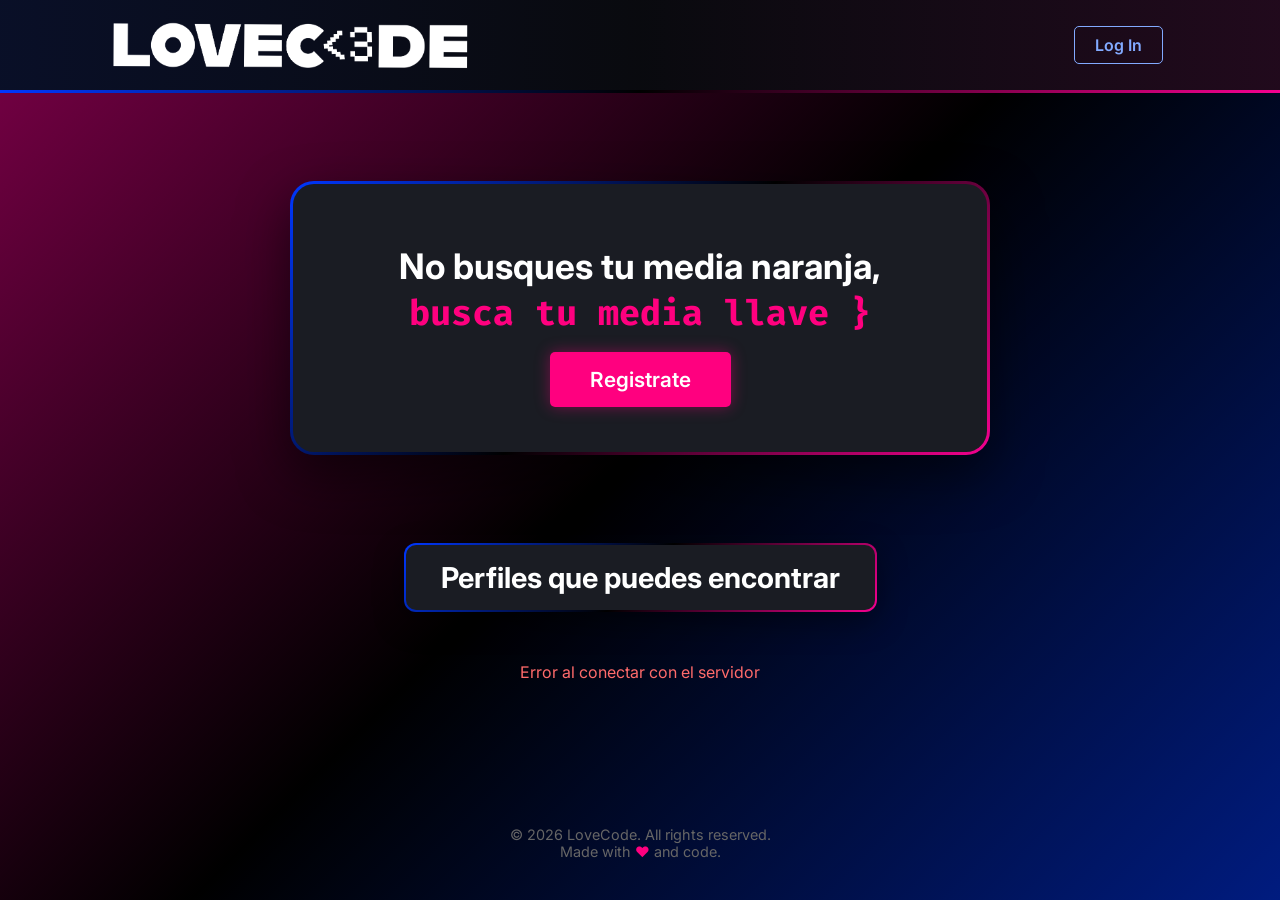
==== commit 0971652d: "actualizacion front" ====
--- a/frontend/index.html
+++ b/frontend/index.html
@@ -22,81 +22,6 @@
         <div class="hero-content">
             <h1>No busques tu media naranja, <br><span class="highlight">busca tu media llave }</span></h1>
             <div class="cta-buttons">
-<<<<<<< Updated upstream
-                <a href="register.html" class="btn-solid btn-large pulse">REGÍSTRATE</a>
-            </div>
-        </div>
-        <div class="hero-image profiles-hero">
-            <h2 class="profiles-hero-title">Perfiles que puedes encontrar</h2>
-            <div class="profiles-grid">
-                <div class="profile-card">
-                    <div class="profile-info">
-                        <h3>Sergio el chill, 28 <span class="status online"></span></h3>
-                        <p class="role">Full Stack Developer</p>
-                        <div class="tech-stack">
-                            <span class="tech-tag react">HTML</span>
-                            <span class="tech-tag node">Python</span>
-                        </div>
-                        <p class="bio">"Buscando a alguien con quien hacer merge sin conflictos."</p>
-                    </div>
-                    <div class="card-actions">
-                        <button class="action-btn nope" aria-label="Rechazar">✗</button>
-                        <button class="action-btn like" aria-label="Me gusta">❤</button>
-                    </div>
-                </div>
-
-                <div class="profile-card">
-                    <div class="profile-info">
-                        <h3>Pgreus el bot, 25 <span class="status online"></span></h3>
-                        <p class="role">Frontend Engineer</p>
-                        <div class="tech-stack">
-                            <span class="tech-tag vue">React</span>
-                            <span class="tech-tag css">CSS3</span>
-                        </div>
-                        <p class="bio">"Buscando conexiones"</p>
-                    </div>
-                    <div class="card-actions">
-                        <button class="action-btn nope" aria-label="Rechazar">✗</button>
-                        <button class="action-btn like" aria-label="Me gusta">❤</button>
-                    </div>
-                </div>
-
-                <div class="profile-card">
-                    <div class="profile-info">
-                        <h3>Gutis, 30 <span class="status offline"></span></h3>
-                        <p class="role">Backend Ninja</p>
-                        <div class="tech-stack">
-                            <span class="tech-tag python">Php</span>
-                            <span class="tech-tag java">java</span>
-                        </div>
-                        <p class="bio">"Si fueras una base de datos, te haría querys todo el día."</p>
-                    </div>
-                    <div class="card-actions">
-                        <button class="action-btn nope" aria-label="Rechazar">✗</button>
-                        <button class="action-btn like" aria-label="Me gusta">❤</button>
-                    </div>
-                </div>
-
-                <div class="profile-card">
-                    <div class="profile-info">
-                        <h3>Periko, 24 <span class="status online"></span></h3>
-                        <p class="role">Data Scientist</p>
-                        <div class="tech-stack">
-                            <span class="tech-tag python">Python</span>
-                            <span class="tech-tag sql">SQL</span>
-                        </div>
-                        <p class="bio">"Los datos lo son todo."</p>
-                    </div>
-                    <div class="card-actions">
-                        <button class="action-btn nope" aria-label="Rechazar">✗</button>
-                        <button class="action-btn like" aria-label="Me gusta">❤</button>
-                    </div>
-                </div>
-            </div>
-        </div>
-<<<<<<< Updated upstream
-=======
-=======
                 <a href="register.html" class="btn-solid pulse"
                     style="padding: 15px 40px; font-size: 1.3rem;">Registrate</a>
             </div>
@@ -110,70 +35,34 @@
             <p style="color: #aaa; text-align: center; grid-column: 1/-1;">Cargando perfiles...</p>
         </div>
     </section>
->>>>>>> Stashed changes
 
-        <script>
-            const API_URL = "http://localhost:8080/api/usuarios";
-
-<<<<<<< Updated upstream
-        const techColors = {
-            'Java':       'java',
-            'HTML':       'html',
-            'CSS':        'css',
-            'JavaScript': 'javascript',
-            'SQL':        'sql',
-            'Python':     'python',
-            'XML':        'xml'
-        };
+    <script>
+        const API_URL = "http://localhost:8080/api/usuarios";
 
         async function cargarPerfiles() {
             const grid = document.getElementById('profiles-grid');
-=======
-            async function cargarPerfiles() {
-                const grid = document.getElementById('profiles-grid');
->>>>>>> Stashed changes
 
-                try {
-                    const res = await fetch(API_URL);
-                    const usuarios = await res.json();
+            try {
+                const res = await fetch(API_URL);
+                const usuarios = await res.json();
 
-                    if (usuarios.length === 0) {
-                        grid.innerHTML = '<p style="color: #aaa; text-align: center; grid-column: 1/-1;">No hay perfiles registrados aún. ¡Sé el primero!</p>';
-                        return;
-                    }
+                if (usuarios.length === 0) {
+                    grid.innerHTML = '<p style="color: #aaa; text-align: center; grid-column: 1/-1;">No hay perfiles registrados aún. ¡Sé el primero!</p>';
+                    return;
+                }
 
-                    grid.innerHTML = '';
+                grid.innerHTML = '';
 
-                    // Mostrar solo los primeros 6 usuarios en la página pública
-                    const usuariosPreview = usuarios.slice(0, 6);
+                // Mostrar solo los primeros 6 usuarios en la página pública
+                const usuariosPreview = usuarios.slice(0, 6);
 
-<<<<<<< Updated upstream
                 usuariosPreview.forEach(u => {
                     const card = document.createElement('div');
                     card.className = 'profile-card';
-
-                    // Generar tags de tecnologías
-                    let techHTML = '';
-                    if (u.tecnologias && u.tecnologias.length > 0) {
-                        techHTML = '<div class="tech-stack">';
-                        u.tecnologias.forEach(t => {
-                            const cls = techColors[t.nombre] || '';
-                            techHTML += `<span class="tech-tag ${cls}">${t.nombre}</span>`;
-                        });
-                        techHTML += '</div>';
-                    }
-
                     card.innerHTML = `
-=======
-                    usuariosPreview.forEach(u => {
-                        const card = document.createElement('div');
-                        card.className = 'profile-card';
-                        card.innerHTML = `
->>>>>>> Stashed changes
                         <div class="profile-info">
                             <h3>${u.nombre} <span class="status online"></span></h3>
                             <p class="role">📍 ${u.ciudad || 'Sin ciudad'}</p>
-                            ${techHTML}
                             <p class="bio">"${u.descripcion || 'Sin descripción'}"</p>
                         </div>
                         <div class="card-actions">
@@ -181,26 +70,18 @@
                             <button class="action-btn like" aria-label="Me gusta">❤</button>
                         </div>
                     `;
-                        grid.appendChild(card);
-                    });
+                    grid.appendChild(card);
+                });
 
-                } catch (error) {
-                    console.error("Error cargando perfiles:", error);
-                    grid.innerHTML = '<p style="color: #ff6b6b; text-align: center; grid-column: 1/-1;">Error al conectar con el servidor</p>';
-                }
+            } catch (error) {
+                console.error("Error cargando perfiles:", error);
+                grid.innerHTML = '<p style="color: #ff6b6b; text-align: center; grid-column: 1/-1;">Error al conectar con el servidor</p>';
             }
+        }
 
-<<<<<<< Updated upstream
         // Cargar perfiles al abrir la página
         cargarPerfiles();
     </script>
->>>>>>> Stashed changes
-=======
-            // Cargar perfiles al abrir la página
-            cargarPerfiles();
-        </script>
->>>>>>> Stashed changes
-    </main>
 
     <footer class="footer">
         <p>&copy; 2026 LoveCode. All rights reserved. <br> Made with <span class="heart">❤</span> and code.</p>
--- a/frontend/index.css
+++ b/frontend/index.css
@@ -15,44 +15,12 @@
     padding: 0;
     box-sizing: border-box;
 }
-<<<<<<< Updated upstream
 
 body {
-    background: linear-gradient(135deg, #b90072 0%, #000000 50%, #005d9b 100%);
-=======
-
-.bg-glow-1 {
-    position: fixed;
-    top: -10%;
-    left: -10%;
-    width: 40%;
-    height: 40%;
-    background: radial-gradient(circle, rgba(255, 0, 127, 0.15), transparent 70%);
-    z-index: -2;
-    animation: pulse 10s infinite alternate;
-}
-
-.bg-glow-2 {
-    position: fixed;
-    bottom: -10%;
-    right: -10%;
-    width: 40%;
-    height: 40%;
-    background: radial-gradient(circle, rgba(0, 55, 255, 0.15), transparent 70%);
-    z-index: -2;
-    animation: pulse 12s infinite alternate-reverse;
-}
-
-@keyframes pulse {
-    from { transform: scale(0.8); opacity: 0.5; }
-    to { transform: scale(1.2); opacity: 0.8; }
-}
-
-body {
-    background: linear-gradient(135deg, #f5008f 0%, #000 50%, #0037ff 100%),
+    background: linear-gradient(rgba(0, 0, 0, 0.5), rgba(0, 0, 0, 0.5)),
+                linear-gradient(135deg, #f5008f 0%, #000 50%, #0037ff 100%),
                 radial-gradient(circle at top right, rgba(255, 0, 128, 0.15), transparent 40%),
                 radial-gradient(circle at bottom left, rgba(0, 81, 255, 0.15), transparent 40%);
->>>>>>> Stashed changes
     background-color: var(--bg-color);
     background-attachment: fixed;
     color: var(--text-color);
@@ -84,10 +52,8 @@
 
 .logo-image {
     height: 50px;
-    /* Ajusta este valor si lo quieres más grande o pequeño */
     width: auto;
     filter: invert(1);
-    /* Pone el logo blanco para que resalte en el fondo oscuro */
 }
 
 a {
@@ -121,24 +87,6 @@
     background-color: var(--primary-hover);
     transform: translateY(-2px);
 }
-<<<<<<< Updated upstream
-
-.btn-large {
-    padding: 15px 50px;
-    font-size: 1.5rem;
-    border-radius: 50px;
-    background-color: var(--primary);
-    text-transform: uppercase;
-    letter-spacing: 2px;
-    color: white;
-}
-
-.btn-large:hover {
-    transform: translateY(-5px) scale(1.05);
-    background-color: var(--primary-hover);
-}
-=======
->>>>>>> Stashed changes
 
 /* Hero Section */
 .hero {
@@ -147,16 +95,13 @@
     align-items: center;
     justify-content: center;
     padding: 0 20px;
-    min-height: 50vh; /* Reducción drástica del espacio */
+    min-height: 50vh; /* Ajuste compacto */
     text-align: center;
 }
 
 .hero-content {
-<<<<<<< Updated upstream
-    max-width: 50%;
-=======
     width: 100%;
-    max-width: 700px; /* Un poco más ancho que el login para el eslogan */
+    max-width: 700px;
     background: linear-gradient(var(--card-bg), var(--card-bg)) padding-box,
                 linear-gradient(135deg, #0037ff 0%, #000 50%, #f5008f 100%) border-box;
     padding: 60px 40px;
@@ -164,7 +109,6 @@
     border: 3px solid transparent;
     box-shadow: 0 20px 50px rgba(0, 0, 0, 0.5);
     backdrop-filter: blur(10px);
->>>>>>> Stashed changes
 }
 
 .hero-content h1 {
@@ -174,14 +118,16 @@
     line-height: 1.3;
 }
 
-<<<<<<< Updated upstream
-=======
+.highlight {
+    color: var(--primary);
+    font-family: 'Fira Code', monospace;
+}
+
 /* Profiles Section Below Hero */
 .profiles-section {
     padding: 0 8% 60px;
-    background: rgba(0, 0, 0, 0.4);
-    text-align: center; /* Centra el título que ahora es inline-block */
-    flex-grow: 1; /* Asegura que la sección crezca hasta el final si hay poco contenido */
+    text-align: center;
+    flex-grow: 1;
 }
 
 .section-title {
@@ -196,18 +142,6 @@
     border-radius: 12px;
     box-shadow: 0 10px 30px rgba(0, 0, 0, 0.4);
     font-weight: 700;
-}
-
->>>>>>> Stashed changes
-.highlight {
-    color: var(--primary);
-    font-family: 'Fira Code', monospace;
-}
-
-.hero-content p {
-    font-size: 1.2rem;
-    margin-bottom: 30px;
-    line-height: 1.6;
 }
 
 .profiles-grid {
@@ -236,7 +170,6 @@
 .profile-card:hover {
     transform: translateY(-10px) scale(1.02);
     box-shadow: 0 25px 50px rgba(255, 0, 127, 0.15);
-    border-color: rgba(255, 0, 127, 0.3);
 }
 
 .profile-info {
@@ -253,20 +186,9 @@
     gap: 10px;
 }
 
-.status {
-    width: 12px;
-    height: 12px;
-    border-radius: 50%;
-    display: inline-block;
-}
-
 .status.online {
     background: #27c93f;
     box-shadow: 0 0 10px #27c93f;
-}
-
-.status.offline {
-    background: #555;
 }
 
 .role {
@@ -276,58 +198,6 @@
     font-weight: 600;
 }
 
-.tech-stack {
-    display: flex;
-    gap: 8px;
-    margin-bottom: 15px;
-    flex-wrap: wrap;
-}
-
-.tech-tag {
-    font-size: 0.75rem;
-    padding: 4px 10px;
-    border-radius: 12px;
-    background: rgba(255, 255, 255, 0.05);
-    border: 1px solid rgba(255, 255, 255, 0.1);
-    font-family: 'Fira Code', monospace;
-    font-weight: 700;
-}
-
-.tech-tag.react {
-    color: #61dafb;
-    border-color: rgba(97, 218, 251, 0.3);
-}
-
-.tech-tag.node {
-    color: #8cc84b;
-    border-color: rgba(140, 200, 75, 0.3);
-}
-
-.tech-tag.vue {
-    color: #42b883;
-    border-color: rgba(66, 184, 131, 0.3);
-}
-
-.tech-tag.css {
-    color: #2965f1;
-    border-color: rgba(41, 101, 241, 0.3);
-}
-
-.tech-tag.python {
-    color: #ffeb3b;
-    border-color: rgba(255, 235, 59, 0.3);
-}
-
-.tech-tag.java {
-    color: #f89820;
-    border-color: rgba(248, 152, 32, 0.3);
-}
-
-.tech-tag.sql {
-    color: #f29111;
-    border-color: rgba(242, 145, 17, 0.3);
-}
-
 .bio {
     font-size: 0.9rem;
     line-height: 1.5;
@@ -335,7 +205,6 @@
     font-style: italic;
 }
 
-/* Card Actions */
 .card-actions {
     display: flex;
     padding: 0 25px 25px;
@@ -386,7 +255,6 @@
 .footer {
     text-align: center;
     padding: 40px;
-    background: rgba(0, 0, 0, 0.4);
     color: #666;
     font-size: 0.9rem;
 }
@@ -398,15 +266,7 @@
 }
 
 @keyframes pulseHeart {
-    0% {
-        transform: scale(1);
-    }
-
-    50% {
-        transform: scale(1.2);
-    }
-
-    100% {
-        transform: scale(1);
-    }
-}+    0% { transform: scale(1); }
+    50% { transform: scale(1.2); }
+    100% { transform: scale(1); }
+}
